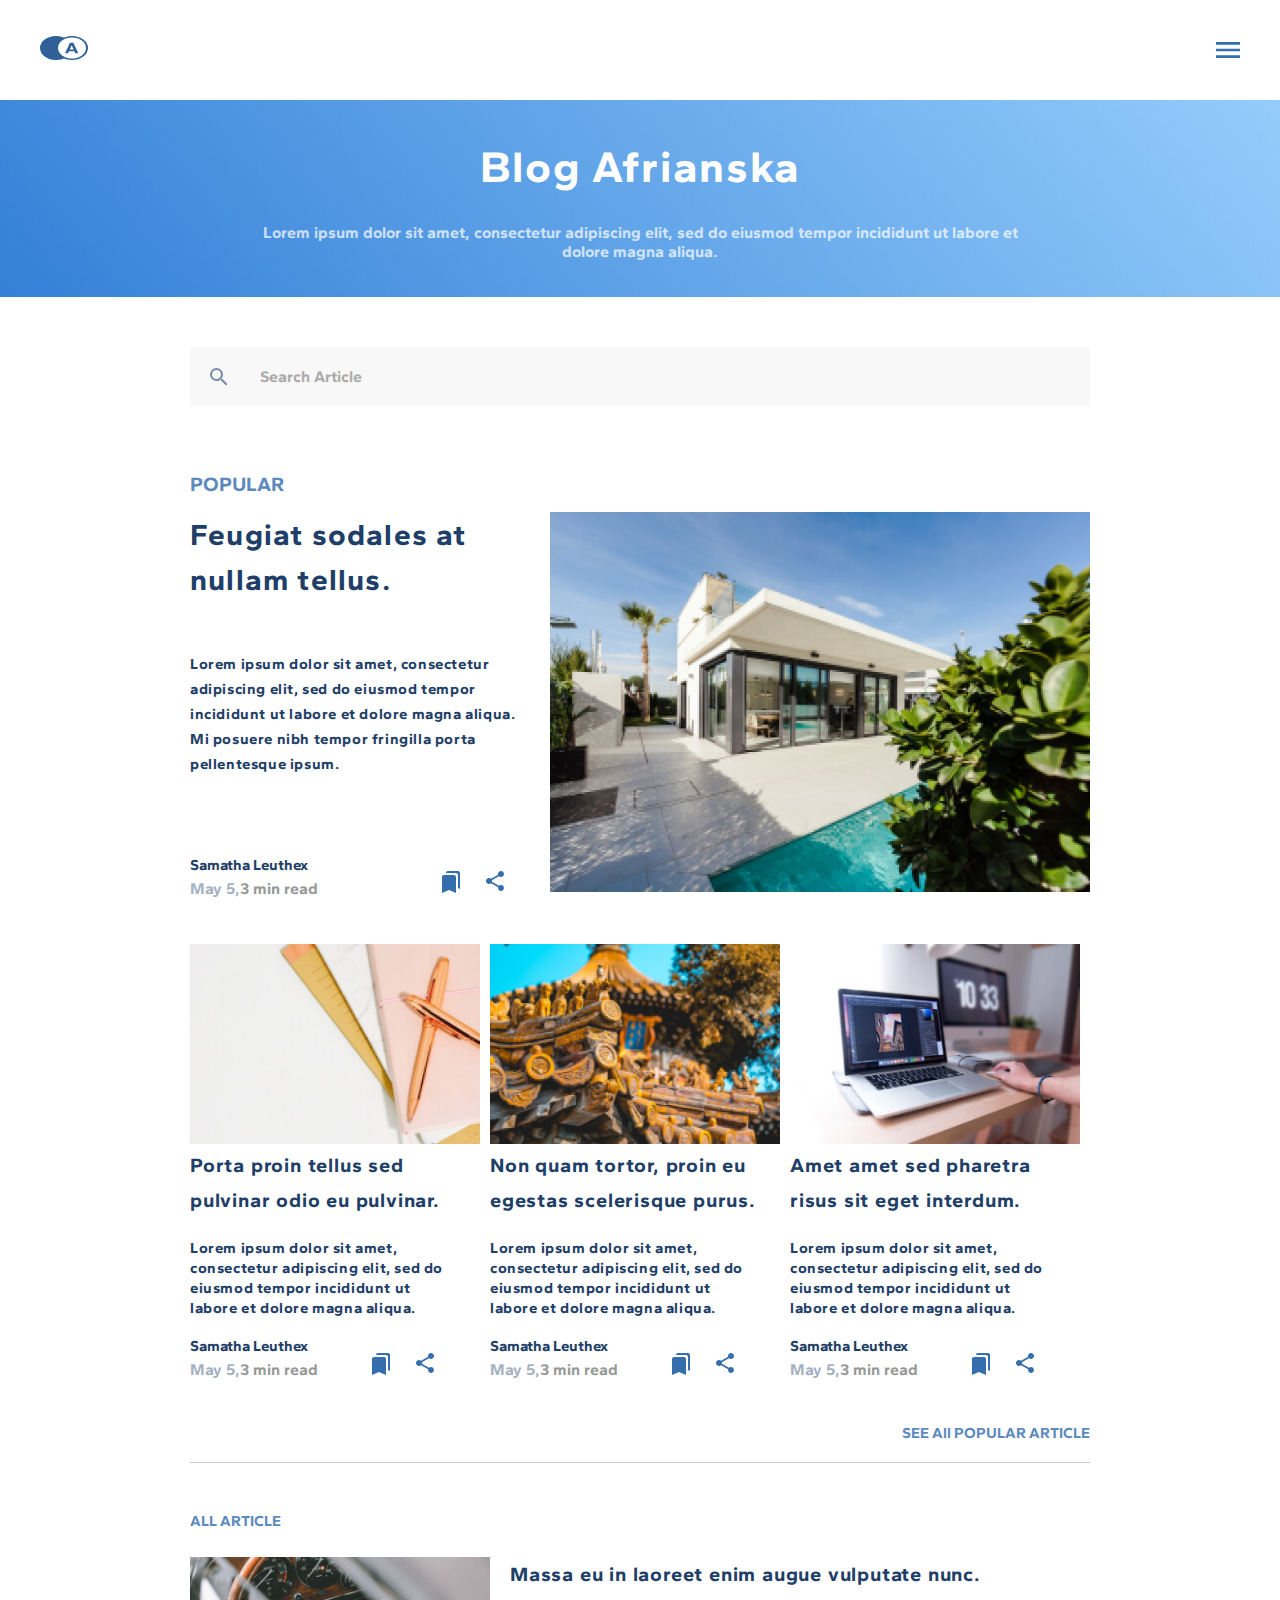
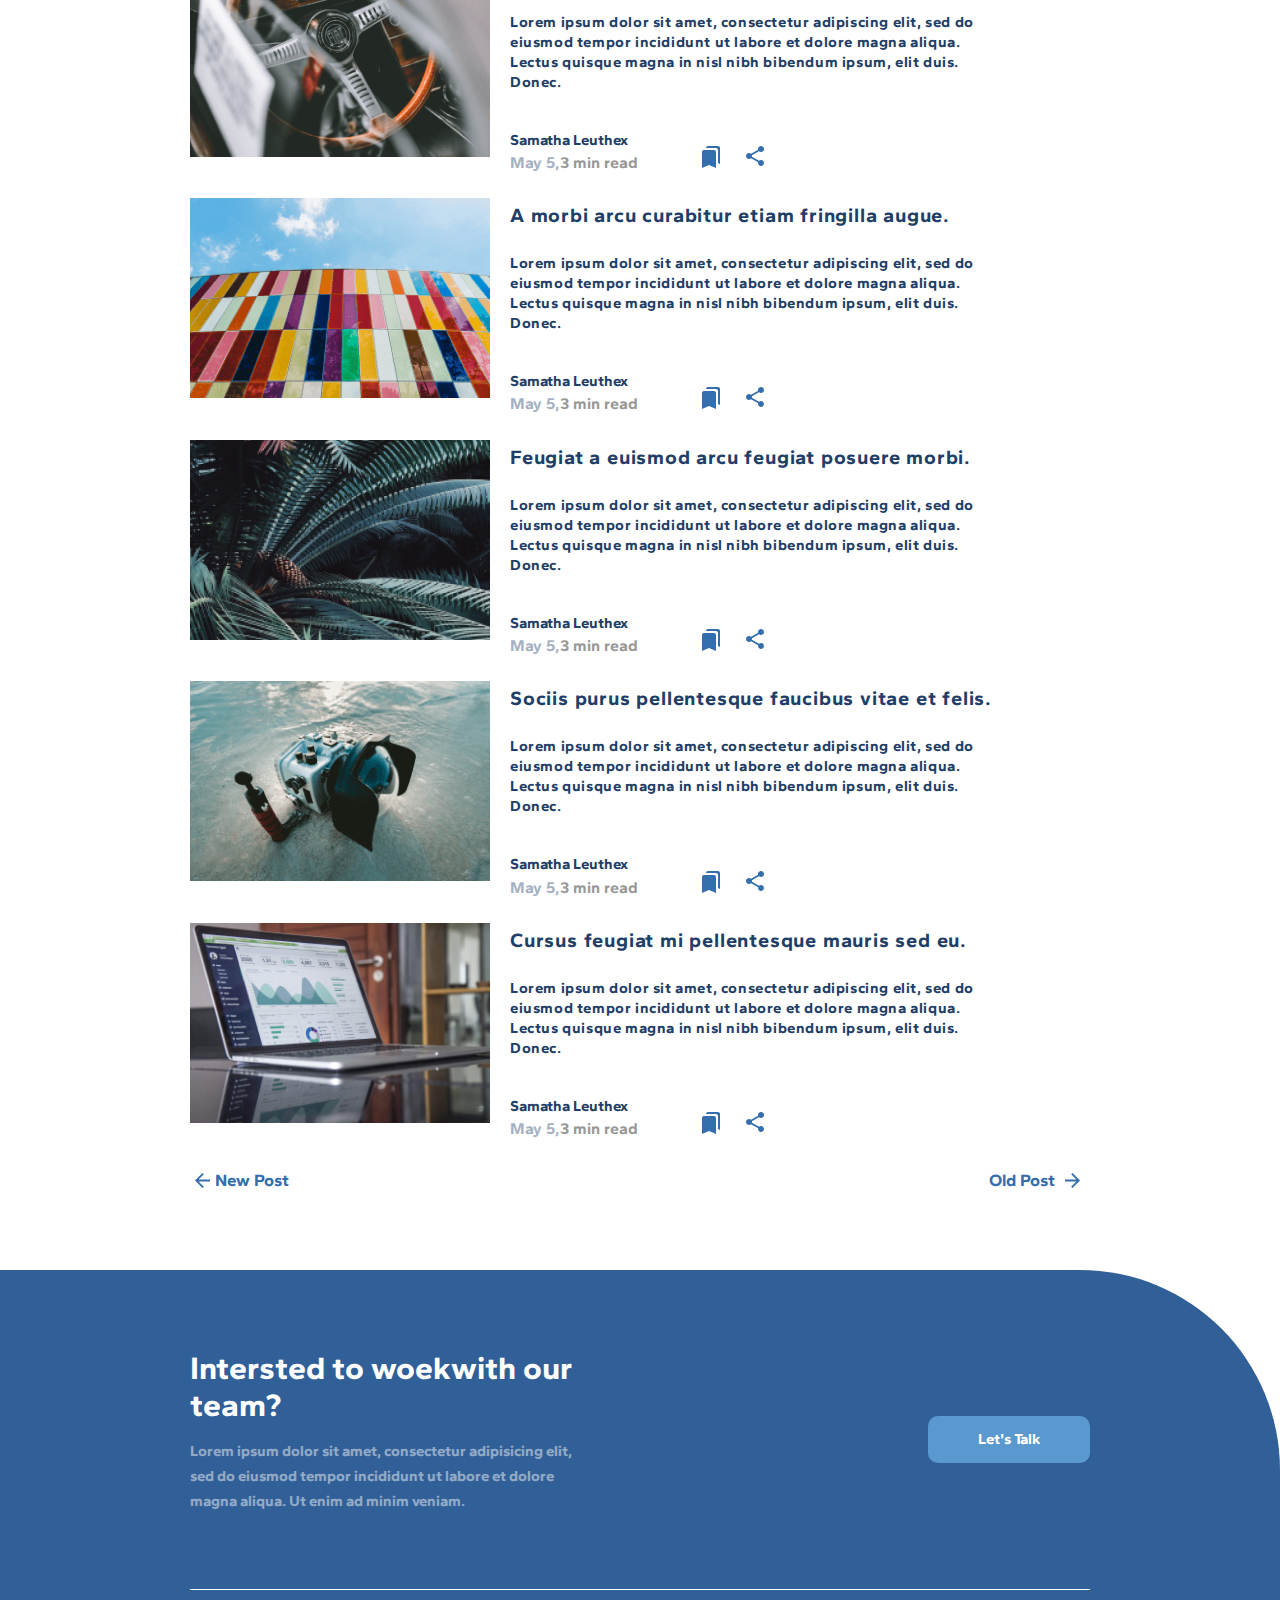
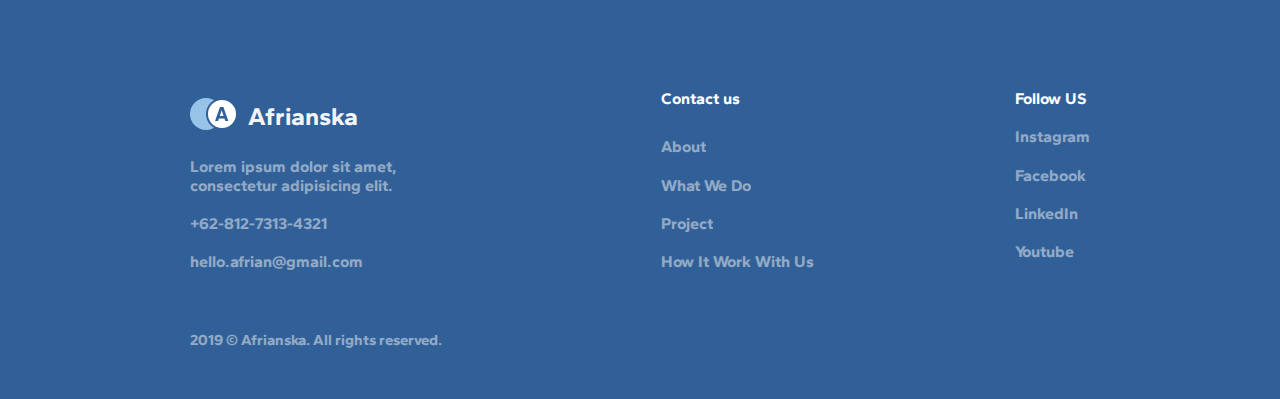
==== index.html @ 94846c40 "Project bigen" ====
<!DOCTYPE html>
<html lang="en">
<head>
    <meta charset="UTF-8">
    <meta http-equiv="X-UA-Compatible" content="IE=edge">
    <meta name="viewport" content="width=device-width, initial-scale=1.0">
    <!-- <link rel="stylesheet" href="./css/normalize.css ">
    <link rel="stylesheet" href="./css/style.css"> -->
    <link rel="stylesheet" href="./css/style.min.css">
    <title>Document</title>
</head>
<body>

    <!-- Project bigen -->

    <!-- Header prt -->
    <header>
        <div class="header-wrapper">
            <a class="header-logo-wrapper" href="index.html" >
                <img class="logo-img" src="./images/logo.svg" alt="Site logo photo" width="48" height="36">
            </a>
            <img class="burger-menyu" src="./images/burger.svg" alt="Burger menyu photo" width="24" height="16">
        </div>
    </header>

    <!-- Hero Part -->

    <section class="hero-section">
        <h1 class="visually-hidden">Afrianska site</h1>
        <div class="hero-wrapper">
            <h2 class="hero-section-header">Blog Afrianska</h2>
            <p class="hero-section-title">Lorem ipsum dolor sit amet, consectetur adipiscing elit, sed do eiusmod tempor incididunt ut labore et dolore magna aliqua. </p>
        </div>
    </section>

    <!-- Main part -->

    <main>
        <section class="popular">
            <div class="container">
                <form class="input-box" action="https://echo.htmlacademy.ru/courses" method="post" autocomplete="off">
                    <input class="search-inp" type="text" aria-label="Search article" name="search_data" placeholder="Search Article" required>
                </form>
                <div class="popular-section-wrapper">
                    <h2 class="popular-section-heading">POPULAR</h2>
                    <div class="popular-section-midle">
                        <div class="popular-section-middle-left">
                            <h3 class="popular-section-middle-heading">Feugiat sodales at nullam tellus.</h3>
                            <p class="popular-section-middle-title">Lorem ipsum dolor sit amet, consectetur adipiscing elit, sed do eiusmod tempor incididunt ut labore et dolore magna aliqua. Mi posuere nibh tempor fringilla porta pellentesque ipsum.</p>
                            <div class="icons-box">
                                <div class="popular-middle-bottom">
                                    <h4 class="popular-middle-bottom-heading">Samatha Leuthex</h4>
                                    <div class="time-box">
                                        <time class="data-time" datetime="2022-05-03">May 5,</time>
                                        <p class="read-text">3 min read</p>
                                    </div>
                                </div>
                                <div class="icons-wrapper">
                                    <a href="#" class="icon-link"></a>
                                    <a href="" class="share-link"></a>
                                </div>
                            </div>
                        </div>
                        <img class="popular-section-img" src="./images/office.jpg" srcset="./images/office.jpg 1x , ./images/office@2x.jpg 2x" alt="Willa photo" width="540" height="380">
                    </div>
                </div>

                <ul class="popular-section-list">
                    <li class="popular-section-item">
                        <img src="./images/pen.jpg" srcset="./images/pen.jpg 1x , ./images/pen@2x.jpg 2x" alt="pen photo" class="popular-item-img" width="290" height="200">
                        <div class="popular-section-middle-left">
                            <h3 class="popular-section-middle-heading popular-heading-item">Porta proin tellus sed pulvinar odio eu pulvinar.</h3>
                            <p class="popular-section-middle-title popular-section-item-text">Lorem ipsum dolor sit amet, consectetur adipiscing elit, sed do eiusmod tempor incididunt ut labore et dolore magna aliqua. </p>
                            <div class="icons-box icons-box-item">
                                <div class="popular-middle-bottom">
                                    <h4 class="popular-middle-bottom-heading">Samatha Leuthex</h4>
                                    <div class="time-box">
                                        <time class="data-time" datetime="2022-05-03">May 5,</time>
                                        <p class="read-text">3 min read</p>
                                    </div>
                                </div>
                                <div class="icons-wrapper">
                                    <a href="#" class="icon-link"></a>
                                    <a href="" class="share-link"></a>
                                </div>
                            </div>
                        </div>
                    </li>
                    <li class="popular-section-item">
                        <img src="./images/fruits.jpg" srcset="./images/fruits.jpg 1x , ./images/fruits@2x.jpg 2x" alt="fruits photo" class="popular-item-img" width="290" height="200">
                        <div class="popular-section-middle-left">
                            <h3 class="popular-section-middle-heading  popular-heading-item">Non quam tortor, proin eu egestas scelerisque purus.</h3>
                            <p class="popular-section-middle-title popular-section-item-text">Lorem ipsum dolor sit amet, consectetur adipiscing elit, sed do eiusmod tempor incididunt ut labore et dolore magna aliqua. </p>
                            <div class="icons-box icons-box-item">
                                <div class="popular-middle-bottom">
                                    <h4 class="popular-middle-bottom-heading">Samatha Leuthex</h4>
                                    <div class="time-box">
                                        <time class="data-time" datetime="2022-05-03">May 5,</time>
                                        <p class="read-text">3 min read</p>
                                    </div>
                                </div>
                                <div class="icons-wrapper">
                                    <a href="#" class="icon-link"></a>
                                    <a href="" class="share-link"></a>
                                </div>
                            </div>
                        </div>
                    </li>
                    <li class="popular-section-item">
                        <img src="./images/computer.jpg" srcset="./images/computer.jpg 1x , ./images/computer@2x.jpg 2x" alt="komputer" class="popular-icon-img" width="290" height="200">
                        <div class="popular-section-middle-left">
                            <h3 class="popular-section-middle-heading popular-heading-item">Amet amet sed pharetra risus sit eget interdum.</h3>
                            <p class="popular-section-middle-title popular-section-item-text">Lorem ipsum dolor sit amet, consectetur adipiscing elit, sed do eiusmod tempor incididunt ut labore et dolore magna aliqua. </p>
                            <div class="icons-box icons-box-item">
                                <div class="popular-middle-bottom">
                                    <h4 class="popular-middle-bottom-heading">Samatha Leuthex</h4>
                                    <div class="time-box">
                                        <time class="data-time" datetime="2022-05-03">May 5,</time>
                                        <p class="read-text">3 min read</p>
                                    </div>
                                </div>
                                <div class="icons-wrapper">
                                    <a href="#" class="icon-link"></a>
                                    <a href="" class="share-link"></a>
                                </div>
                            </div>
                        </div>
                    </li>
                </ul>
                <div class="article-link-box">
                    <a class="popular-section-link" href="#" >SEE All POPULAR ARTICLE</a>
                </div>
            </div>
        </section>

        <!-- All articles part -->

        <section class="all-articles">
            <div class="container">
                <h2 class="all-articles-head popular-section-link">ALL ARTICLE</h2>
                <ul class="all-articles-list">
                    <li class="all-articles-item">
                        <img class="all-articles-img" src="./images/car.jpg" srcset="./images/car.jpg 1x , ./images/car@2x.jpg 2x" alt="car photo" width="300" height="200">
                        <div class="popular-section-middle-left articles-item-right">
                            <h3 class="popular-section-middle-heading popular-heading-item">Massa eu in laoreet enim augue vulputate nunc.</h3>
                            <p class="popular-section-middle-title popular-section-item-text">Lorem ipsum dolor sit amet, consectetur adipiscing elit, sed do eiusmod tempor incididunt ut labore et dolore magna aliqua. Lectus quisque magna in nisl nibh bibendum ipsum, elit duis. Donec.</p>
                            <div class="icons-box icons-box-item all-articles-date">
                                <div class="popular-middle-bottom">
                                    <h4 class="popular-middle-bottom-heading">Samatha Leuthex</h4>
                                    <div class="time-box">
                                        <time class="data-time" datetime="2022-05-03">May 5,</time>
                                        <p class="read-text">3 min read</p>
                                    </div>
                                </div>
                                <div class="icons-wrapper">
                                    <a href="#" class="icon-link"></a>
                                    <a href="" class="share-link"></a>
                                </div>
                            </div>
                        </div>
                    </li>
                    <li class="all-articles-item">
                        <img class="all-articles-img" src="./images/colors.jpg" srcset="./images/colors.jpg 1x , ./images/colors@2x.jpg 2x" alt="car photo" width="300" height="200">
                        <div class="popular-section-middle-left articles-item-right">
                            <h3 class="popular-section-middle-heading popular-heading-item">A morbi arcu curabitur etiam fringilla augue.</h3>
                            <p class="popular-section-middle-title popular-section-item-text">Lorem ipsum dolor sit amet, consectetur adipiscing elit, sed do eiusmod tempor incididunt ut labore et dolore magna aliqua. Lectus quisque magna in nisl nibh bibendum ipsum, elit duis. Donec.</p>
                            <div class="icons-box icons-box-item all-articles-date">
                                <div class="popular-middle-bottom">
                                    <h4 class="popular-middle-bottom-heading">Samatha Leuthex</h4>
                                    <div class="time-box">
                                        <time class="data-time" datetime="2022-05-03">May 5,</time>
                                        <p class="read-text">3 min read</p>
                                    </div>
                                </div>
                                <div class="icons-wrapper">
                                    <a href="#" class="icon-link"></a>
                                    <a href="" class="share-link"></a>
                                </div>
                            </div>
                        </div>
                    </li>
                    <li class="all-articles-item">
                        <img class="all-articles-img" src="./images/list.jpg" srcset="./images/list.jpg 1x , ./images/list@2x.jpg 2x" alt="lists photo" width="300" height="200">
                        <div class="popular-section-middle-left articles-item-right">
                            <h3 class="popular-section-middle-heading popular-heading-item">Feugiat a euismod arcu feugiat posuere morbi.</h3>
                            <p class="popular-section-middle-title popular-section-item-text">Lorem ipsum dolor sit amet, consectetur adipiscing elit, sed do eiusmod tempor incididunt ut labore et dolore magna aliqua. Lectus quisque magna in nisl nibh bibendum ipsum, elit duis. Donec.</p>
                            <div class="icons-box icons-box-item all-articles-date">
                                <div class="popular-middle-bottom">
                                    <h4 class="popular-middle-bottom-heading">Samatha Leuthex</h4>
                                    <div class="time-box">
                                        <time class="data-time" datetime="2022-05-03">May 5,</time>
                                        <p class="read-text">3 min read</p>
                                    </div>
                                </div>
                                <div class="icons-wrapper">
                                    <a href="#" class="icon-link"></a>
                                    <a href="" class="share-link"></a>
                                </div>
                            </div>
                        </div>
                    </li>
                    <li class="all-articles-item">
                        <img class="all-articles-img" src="./images/acvalan.jpg" srcset="./images/acvalan.jpg 1x , ./images/acvalan@2x.jpg 2x" alt="man in see" width="300" height="200">
                        <div class="popular-section-middle-left articles-item-right">
                            <h3 class="popular-section-middle-heading popular-heading-item">Sociis purus pellentesque faucibus vitae et felis.</h3>
                            <p class="popular-section-middle-title popular-section-item-text">Lorem ipsum dolor sit amet, consectetur adipiscing elit, sed do eiusmod tempor incididunt ut labore et dolore magna aliqua. Lectus quisque magna in nisl nibh bibendum ipsum, elit duis. Donec.</p>
                            <div class="icons-box icons-box-item all-articles-date">
                                <div class="popular-middle-bottom">
                                    <h4 class="popular-middle-bottom-heading">Samatha Leuthex</h4>
                                    <div class="time-box">
                                        <time class="data-time" datetime="2022-05-03">May 5,</time>
                                        <p class="read-text">3 min read</p>
                                    </div>
                                </div>
                                <div class="icons-wrapper">
                                    <a href="#" class="icon-link"></a>
                                    <a href="" class="share-link"></a>
                                </div>
                            </div>
                        </div>
                    </li>
                    <li class="all-articles-item">
                        <img class="all-articles-img" src="./images/ipad.jpg" srcset="./images/ipad.jpg 1x , ./images/ipad@2x.jpg" alt="Ipad photo" width="300" height="200">
                        <div class="popular-section-middle-left articles-item-right">
                            <h3 class="popular-section-middle-heading popular-heading-item">Cursus feugiat mi pellentesque mauris sed eu.</h3>
                            <p class="popular-section-middle-title popular-section-item-text">Lorem ipsum dolor sit amet, consectetur adipiscing elit, sed do eiusmod tempor incididunt ut labore et dolore magna aliqua. Lectus quisque magna in nisl nibh bibendum ipsum, elit duis. Donec.</p>
                            <div class="icons-box icons-box-item all-articles-date">
                                <div class="popular-middle-bottom">
                                    <h4 class="popular-middle-bottom-heading">Samatha Leuthex</h4>
                                    <div class="time-box">
                                        <time class="data-time" datetime="2022-05-03">May 5,</time>
                                        <p class="read-text">3 min read</p>
                                    </div>
                                </div>
                                <div class="icons-wrapper">
                                    <a href="#" class="icon-link"></a>
                                    <a href="" class="share-link"></a>
                                </div>
                            </div>
                        </div>
                    </li>
                </ul>
                <div class="errov-box">
                    <span class="arrov-left">New Post</span>
                    <span class="arrov-right">Old Post</span>
                </div>
            </div>
        </section>

        <!-- footer part -->

        <footer>
            <div class="container">
                <div class="footer-top">
                    <div class="footer-top-left">
                        <strong class="footer-text">Intersted to woekwith our team?</strong>
                        <p class="footer-title">Lorem ipsum dolor sit amet, consectetur adipisicing elit, sed do eiusmod tempor incididunt ut labore et dolore magna aliqua. Ut enim ad minim veniam.</p>
                    </div>
                    <a class="lets-talk" href="#">Let's Talk</a>
                </div>
                <div class="footer-bottom">
                    <div class="footer-bottom-left">
                        <div class="footer-logo-wrapper">
                            <a class="footer-logo-link" href="index.html">
                                <img class="footer-logo-img" src="./images/logo-footer.svg" alt="Footer-logo">
                            </a>
                            <strong class="footer-bottom-text">Afrianska</strong>
                        </div>
                        <ul class="footer-list-start">
                            <li class="footer-start-item">
                                <a href="#" class="footer-start-link">Lorem ipsum dolor sit amet, consectetur adipisicing elit.</a>
                            </li>
                            <li class="footer-start-item">
                                <a href="tel: +6281273134321" class="footer-start-link">+62-812-7313-4321</a>
                            </li>
                            <li class="footer-start-item">
                                <a href="#" class="footer-start-link">hello.afrian@gmail.com</a>
                            </li>
                        </ul>
                    </div>
                    <div class="footer-middle-box">
                        <a class="about-us" href="about.html">Contact  us</a>
                        <ul class="footer-list-middle">
                            <li class="footer-middle-item">
                                <a href="@" class="footer-list-link">About</a>
                            </li>
                            <li class="footer-middle-item">
                                <a href="@" class="footer-list-link">What We Do</a>
                            </li>
                            <li class="footer-middle-item">
                                <a href="@" class="footer-list-link">Project</a>
                            </li>
                            <li class="footer-middle-item">
                                <a href="@" class="footer-list-link">How It Work With Us</a>
                            </li>
                        </ul>
                    </div>
                    <div class="footer-end-box">
                        <strong class="follow-us">Follow US</strong>
                        <ul class="footer-end-list">
                            <li class="footer-end-item">
                                <a href="#" class="footer-list-link">Instagram</a>
                            </li>
                            <li class="footer-end-item">
                                <a href="#" class="footer-list-link">Facebook</a>
                            </li>
                            <li class="footer-end-item">
                                <a href="#" class="footer-list-link">LinkedIn</a>
                            </li>
                            <li class="footer-end-item">
                                <a href="#" class="footer-list-link">Youtube</a>
                            </li>
                        </ul>
                    </div>
                </div>
                <a href="#" class="footer-bottom-latest-link">2019 © Afrianska. All rights reserved.</a>
            </div>
        </footer>
    </main>
</body>
</html>
---- css/style.css ----
/*
* Prefixed by https://autoprefixer.github.io
* PostCSS: v8.4.14,
* Autoprefixer: v10.4.7
* Browsers: last 4 version
*/

*{
    -webkit-box-sizing: border-box;
            box-sizing: border-box;
    list-style-type: none;
    text-decoration: none;
}
body{
    margin: 0;
    font-family: "Gantari";
}


@font-face {
    font-family: "Poppins";
    font-weight: 400;
    src:
         url("../fonts/poppins-v20-latin-regular.woff2") format("woff2"), 
         url("../fonts/poppins-v20-latin-regular.woff") format("woff"); 
  }
  @font-face {
    font-family: "Poppins";
    font-weight: 500;
    src:
         url("../fonts/poppins-v20-latin-500.woff2") format("woff2"),
         url("../fonts/poppins-v20-latin-500.woff") format("woff");
  }
  @font-face {
    font-family: "Poppins";
    font-weight: 700;
    src:
         url("../fonts/poppins-v20-latin-700.woff2") format("woff2"), 
         url("../fonts/poppins-v20-latin-700.woff") format("woff"); 
  }
@font-face {
    font-family: "Gantari";
    font-weight: 700;
    src:
         url("../fonts/gantari-v1-latin-700.woff2") format("woff2"), 
         url("../fonts/gantari-v1-latin-700.woff") format("woff");
  }

:root{
    --project-heading-weight: 700;
    --project-title-weight: 400;
    --project-container-width: 900px;
    --project-heading-line-height: 45px;
    --project-title-line-height: 25px;
}

.visually-hidden {
    clip: rect(0 0 0 0);
    -webkit-clip-path: inset(50%);
            clip-path: inset(50%);
    height: 1px;
    overflow: hidden;
    position: absolute;
    white-space: nowrap;
    width: 1px;
  }


  /* Project bigen */

  /* header part  */
.header-wrapper {
    display: -webkit-box;
    display: -ms-flexbox;
    display: flex;
    padding-top: 30px;
    padding-bottom: 30px;
    -webkit-box-pack: justify;
        -ms-flex-pack: justify;
            justify-content: space-between;
    -webkit-box-align: center;
        -ms-flex-align: center;
            align-items: center;
    width: 1200px;
    margin-right: auto;
    margin-left: auto;
}

.logo-img {
    width: 48px;
    height: 36px;
}
.burger-menyu {
    width: 24px;
    height: 16px;
}

/* Hero section */

.hero-section {
    background-image: url("../images/bg.jpg");
    background-repeat: no-repeat;
    background-size: cover;
    background-position: center;
}
.hero-wrapper {
    padding-top: 30px;
    padding-bottom: 20px;
    width: 800px;
    margin-right: auto;
    margin-left: auto;
}
.hero-section-header {
    margin-top: 0;
    margin-bottom: 20px;
    font-size: 44px;
    line-height: 74px;
    text-align: center;
    letter-spacing: 0.04em;
    color: #FFFFFF;
}
.hero-section-title {
    text-align: center;
    color: #FFFFFF;
    opacity: 0.7;
}


/* Main part  */

.popular {
    margin-bottom: 50px;
}
.container {
    width: var(--project-container-width);
    margin-right: auto;
    margin-left: auto;
}
.input-box {
    padding-top: 50px;
    padding-bottom: 50px;
}
.search-inp {
    width: var(--project-container-width);
    padding-top: 20px;
    padding-bottom: 20px;
    padding-left: 70px;
    font-size: 16px;
    line-height: 19px;
    background-color: #F4F4F4;
    background-image: url("../images/search.svg");
    background-repeat: no-repeat;
    background-position: left 20px center;
    color: #1F3F68;
    border: none;
    opacity: 0.6;
}

.popular-section-heading {
    font-size: 20px;
    color: #356EAD;
    opacity: 0.8;
}
.popular-section-midle {
    display: -webkit-box;
    display: -ms-flexbox;
    display: flex;
}
.popular-section-middle-left {
    padding-right: 20px;
}
.popular-section-middle-heading {
    margin-top: 0;
    font-size: 30px;
    font-weight: var(--project-heading-weight);
    letter-spacing: 0.04em;
    line-height: var(--project-heading-line-height);
    color: #1F3F68;
}
.popular-section-middle-title {
    margin-top: 50px;
    font-size: 15px;
    line-height: var(--project-title-line-height);
    letter-spacing: 0.04em;
    color: #1F3F68;
}

.popular-middle-bottom-heading {
    margin: 0;
    font-size: 15px;
    font-weight: var(--project-title-line-height);
    color: #1F3F68;
}
.time-box {
    display: -webkit-box;
    display: -ms-flexbox;
    display: flex;
}
.data-time {
    margin-top: 5px;
    color: #1F3F68;
    opacity: 0.4;
}
.read-text {
    margin-top: 5px;
    opacity: 0.4;
}
.icons-wrapper {
    display: -webkit-box;
    display: -ms-flexbox;
    display: flex;
}
.icon-link::before{ 
    content: "";
    display: inline-block;
    width: 24px;
    height: 24px;
    background-image: url("../images/Vector.svg");
    background-repeat: no-repeat;
    background-position: calc();
}

.share-link::before{ 
    content: "";
    display: inline-block;
    width: 24px;
    height: 24px;
    background-image: url("../images/share.svg");
    background-repeat: no-repeat;
    background-position: calc();
}
.icons-box{
    display: -webkit-box;
    display: -ms-flexbox;
    display: flex;
    -webkit-box-pack: justify;
        -ms-flex-pack: justify;
            justify-content: space-between;
    -webkit-box-align: center;
        -ms-flex-align: center;
            align-items: center;
    margin-top: 80px;
}
.share-link {
    margin-left: 20px;
    margin-right: 20px;
}
.popular-section-list{
    display: -webkit-box;
    display: -ms-flexbox;
    display: flex;
    -ms-flex-wrap: wrap;
        flex-wrap: wrap;
    margin: 30px 0 30px 0;
    padding: 0;
}
.popular-section-item {
    width: 290px;
    margin-right: 10px;
}
.icons-box-item{
    margin-top: 20px;
}
.popular-heading-item{
    font-size: 20px;
}
.popular-heading-item{
    line-height: 35px;
}
.popular-section-item-text{
    margin-top: 10px;
    line-height: 20px;
}

.article-link-box {
    width: var(--project-container-width);
    display: -webkit-box;
    display: -ms-flexbox;
    display: flex;
    -webkit-box-pack: end;
        -ms-flex-pack: end;
            justify-content: flex-end;
    padding-bottom: 20px;
    border-bottom: 1px solid #00000033;
}
.popular-section-link {
    font-size: 15px;
    color: #356EAD;
    opacity: 0.8;
}

/* All articles  */

.all-articles {
    margin-bottom: 50px;
}
.all-articles-list {
    padding: 0;
}
.all-articles-item {
    width: 840px;
    padding-top: 10px;
    display: -webkit-box;
    display: -ms-flexbox;
    display: flex;
}
.all-articles-date{
    width: 280px;
    margin-top: 40px;
}
.articles-item-right{
    margin-left: 20px;
}

.errov-box {
    display: -webkit-box;
    display: -ms-flexbox;
    display: flex;
    -webkit-box-pack: justify;
        -ms-flex-pack: justify;
            justify-content: space-between;
    margin-bottom: 80px;
}

.arrov-left {
    display: -webkit-box;
    display: -ms-flexbox;
    display: flex;
    -webkit-box-align: center;
        -ms-flex-align: center;
            align-items: center;
    font-size: 17px;
    color: #356EAD;
}
.arrov-left::before{
    display: inline-block;
    content: "";
    width: 15px;
    height: 15px;
    padding-right: 10px;
    background: url('../images/arrow.svg') no-repeat center;
    background-size: contain;
}
.arrov-right {
    display: -webkit-box;
    display: -ms-flexbox;
    display: flex;
    -webkit-box-align: center;
        -ms-flex-align: center;
            align-items: center;
    font-size: 17px;
    color: #356EAD;
}
.arrov-right::after {
    display: inline-block;
    content: "";
    width: 15px;
    height: 15px;
    padding-left: 10px;
    padding-right: 10px;
    background: url('../images/arrow-left.svg') no-repeat center;
    background-size: contain;
}


/* About us page  */

.form-section {
    padding-top: 100px;
    padding-bottom: 100px;
}

.form-section-wrapper {
    display: -webkit-box;
    display: -ms-flexbox;
    display: flex;
    -webkit-box-pack: justify;
        -ms-flex-pack: justify;
            justify-content: space-between;
}
.form-section-left {
    width: 250px;
}
.link-box{
    display: -webkit-box;
    display: -ms-flexbox;
    display: flex;
    -webkit-box-orient: vertical;
    -webkit-box-direction: normal;
        -ms-flex-direction: column;
            flex-direction: column;
}

.form-heading {
    font-size: 20px;
    font-weight: var(--project-heading-weight);
}
.form-title {
    font-size: 15px;
    color: #5A98D0;
    line-height: 20px;
}

.form-box {
    width: 350px;
    padding: 35px 25px;
    -webkit-box-shadow: 5px 10px 50px rgba(16, 112, 177, 0.2);
            box-shadow: 5px 10px 50px rgba(16, 112, 177, 0.2);
    border-radius: 10px;
}
.form-inp {
    width: 300px;
    margin-top: 10px;
    margin-bottom: 20px;
    padding: 10px;
    border: 1px solid #356EAD;
}
.btn-submit {
    width: 300px;
    padding: 15px;
    background-color: #5A98D0;
    border: none;
    -webkit-box-shadow: 5px 20px 50px rgba(16, 112, 177, 0.2);
            box-shadow: 5px 20px 50px rgba(16, 112, 177, 0.2);
    border-radius: 10px;
}


/* Footer  */

footer{
    background-color: #316099;
    border-radius: 0px 200px 0px 0px;
}
.footer-top {
    display: -webkit-box;
    display: -ms-flexbox;
    display: flex;
    -webkit-box-pack: justify;
        -ms-flex-pack: justify;
            justify-content: space-between;
    -webkit-box-align: center;
        -ms-flex-align: center;
            align-items: center;
    padding-top: 80px;
    padding-bottom: 60px;
    border-bottom: 1px solid #FFFFFF;
}
.footer-top-left {
    width: 400px;
}
.footer-text {
    font-weight: 700;
    font-size: 32px;
    color: #FFFFFF;
}
.footer-title {
    font-size: 15px;
    line-height: 25px;
    opacity: 0.5;
    color: #F4F4F4;
}
.lets-talk {
    display: inline-block;
    padding: 15px 50px;
    font-size: 15px;
    background-color: #5A98D0;
    color: #FFFFFF;
    border-radius: 10px;
}
.footer-bottom {
    display: -webkit-box;
    display: -ms-flexbox;
    display: flex;
    -webkit-box-pack: justify;
        -ms-flex-pack: justify;
            justify-content: space-between;
    padding-top: 100px;
}
.footer-bottom-left {
    width: 270px;
}
.footer-logo-wrapper {
    display: -webkit-box;
    display: -ms-flexbox;
    display: flex;
    -webkit-box-align: center;
        -ms-flex-align: center;
            align-items: center;
}

.footer-bottom-text {
    font-size: 25px;
    margin-left: 10px;
    color: #F4F4F4;
}
.footer-start-item {
    margin-bottom: 20px;
}
.footer-start-link {
    font-weight: var(--project-title-weight);
    color: #F4F4F4;
    opacity: 0.5;
}
.footer-list-start{
    padding-left: 0;
}
.about-us {
    color: #FFFFFF;
}
.footer-list-middle {
    padding-left: 0;
    margin-top: 30px;
}
.footer-middle-item {
    margin-bottom: 20px;
}
.footer-list-link {
    font-weight: var(--project-title-weight);
    color: #F4F4F4;
    opacity: 0.5;
}

.follow-us {
    padding-bottom: 20px;
    color: #FFFFFF;
}
.footer-end-list {
    padding-left: 0;
}
.footer-end-item {
    margin-top: 20px;
    margin-bottom: 20px;
}
.footer-bottom-latest-link{
    display: inline-block;
    margin-top: 40px;
    margin-bottom: 50px;
    font-size: 15px;
    color: #F4F4F4;
    opacity: 0.5;
}
---- css/style.min.css ----
/*! normalize.css v8.0.1 | MIT License | github.com/necolas/normalize.css */button,hr,input{overflow:visible}progress,sub,sup{vertical-align:baseline}[type=checkbox],[type=radio],legend{box-sizing:border-box;padding:0}html{line-height:1.15;-webkit-text-size-adjust:100%}body{margin:0}details,main{display:block}h1{font-size:2em;margin:.67em 0}hr{box-sizing:content-box;height:0}code,kbd,pre,samp{font-family:monospace,monospace;font-size:1em}a{background-color:transparent}abbr[title]{border-bottom:none;text-decoration:underline;text-decoration:underline dotted}b,strong{font-weight:bolder}small{font-size:80%}sub,sup{font-size:75%;line-height:0;position:relative}sub{bottom:-.25em}sup{top:-.5em}img{border-style:none}button,input,optgroup,select,textarea{font-family:inherit;font-size:100%;line-height:1.15;margin:0}button,select{text-transform:none}[type=button],[type=reset],[type=submit],button{-webkit-appearance:button}[type=button]::-moz-focus-inner,[type=reset]::-moz-focus-inner,[type=submit]::-moz-focus-inner,button::-moz-focus-inner{border-style:none;padding:0}[type=button]:-moz-focusring,[type=reset]:-moz-focusring,[type=submit]:-moz-focusring,button:-moz-focusring{outline:ButtonText dotted 1px}fieldset{padding:.35em .75em .625em}legend{color:inherit;display:table;max-width:100%;white-space:normal}textarea{overflow:auto}[type=number]::-webkit-inner-spin-button,[type=number]::-webkit-outer-spin-button{height:auto}[type=search]{-webkit-appearance:textfield;outline-offset:-2px}[type=search]::-webkit-search-decoration{-webkit-appearance:none}::-webkit-file-upload-button{-webkit-appearance:button;font:inherit}summary{display:list-item}[hidden],template{display:none}
.container,.header-wrapper,.hero-wrapper{margin-right:auto;margin-left:auto}.icon-link::before,.share-link::before{content:"";display:inline-block;height:24px;background-repeat:no-repeat;background-position:calc()}*{-webkit-box-sizing:border-box;box-sizing:border-box;list-style-type:none;text-decoration:none}body{margin:0;font-family:Gantari}@font-face{font-family:Gantari;font-weight:700;src:url("../fonts/gantari-v1-latin-700.woff2") format("woff2"),url("../fonts/gantari-v1-latin-700.woff") format("woff")}:root{--project-heading-weight:700;--project-title-weight:400;--project-container-width:900px;--project-heading-line-height:45px;--project-title-line-height:25px}.visually-hidden{clip:rect(0 0 0 0);-webkit-clip-path:inset(50%);clip-path:inset(50%);height:1px;overflow:hidden;position:absolute;white-space:nowrap;width:1px}.header-wrapper{display:-webkit-box;display:-ms-flexbox;display:flex;padding-top:30px;padding-bottom:30px;-webkit-box-pack:justify;-ms-flex-pack:justify;justify-content:space-between;-webkit-box-align:center;-ms-flex-align:center;align-items:center;width:1200px}.logo-img{width:48px;height:36px}.burger-menyu{width:24px;height:16px}.hero-section{background-image:url("../images/bg.jpg");background-repeat:no-repeat;background-size:cover;background-position:center}.hero-wrapper{padding-top:30px;padding-bottom:20px;width:800px}.container,.search-inp{width:var(--project-container-width)}.hero-section-header{margin-top:0;margin-bottom:20px;font-size:44px;line-height:74px;text-align:center;letter-spacing:.04em;color:#fff}.hero-section-title{text-align:center;color:#fff;opacity:.7}.all-articles,.popular{margin-bottom:50px}.input-box{padding-top:50px;padding-bottom:50px}.search-inp{padding-top:20px;padding-bottom:20px;padding-left:70px;font-size:16px;line-height:19px;background-color:#f4f4f4;background-image:url("../images/search.svg");background-repeat:no-repeat;background-position:left 20px center;color:#1f3f68;border:none;opacity:.6}.btn-submit,.lets-talk{background-color:#5a98d0}.popular-section-heading{font-size:20px;color:#356ead;opacity:.8}.icons-wrapper,.popular-section-midle,.time-box{display:-webkit-box;display:-ms-flexbox;display:flex}.icons-box,.popular-section-list{display:-webkit-box;display:-ms-flexbox}.popular-section-middle-left{padding-right:20px}.popular-section-middle-heading{margin-top:0;font-size:30px;font-weight:var(--project-heading-weight);letter-spacing:.04em;line-height:var(--project-heading-line-height);color:#1f3f68}.popular-section-middle-title{margin-top:50px;font-size:15px;line-height:var(--project-title-line-height);letter-spacing:.04em;color:#1f3f68}.popular-middle-bottom-heading{margin:0;font-size:15px;font-weight:var(--project-title-line-height);color:#1f3f68}.data-time,.read-text{margin-top:5px;opacity:.4}.data-time{color:#1f3f68}.icon-link::before{width:24px;background-image:url("../images/Vector.svg")}.share-link::before{width:24px;background-image:url("../images/share.svg")}.arrov-left::before,.arrov-right::after{display:inline-block;content:"";width:15px;height:15px;padding-right:10px}.icons-box{display:flex;-webkit-box-pack:justify;-ms-flex-pack:justify;justify-content:space-between;-webkit-box-align:center;-ms-flex-align:center;align-items:center;margin-top:80px}.share-link{margin-left:20px;margin-right:20px}.popular-section-list{display:flex;-ms-flex-wrap:wrap;flex-wrap:wrap;margin:30px 0;padding:0}.all-articles-item,.article-link-box{display:-webkit-box;display:-ms-flexbox}.popular-section-item{width:290px;margin-right:10px}.icons-box-item{margin-top:20px}.popular-heading-item{font-size:20px;line-height:35px}.popular-section-item-text{margin-top:10px;line-height:20px}.article-link-box{width:var(--project-container-width);display:flex;-webkit-box-pack:end;-ms-flex-pack:end;justify-content:flex-end;padding-bottom:20px;border-bottom:1px solid #00000033}.popular-section-link{font-size:15px;color:#356ead;opacity:.8}.all-articles-list{padding:0}.all-articles-item{width:840px;padding-top:10px;display:flex}.arrov-left,.arrov-right,.errov-box{display:-webkit-box;display:-ms-flexbox}.all-articles-date{width:280px;margin-top:40px}.articles-item-right{margin-left:20px}.errov-box{display:flex;-webkit-box-pack:justify;-ms-flex-pack:justify;justify-content:space-between;margin-bottom:80px}.footer-end-item,.footer-middle-item,.footer-start-item,.form-inp{margin-bottom:20px}.arrov-left,.arrov-right{display:flex;-webkit-box-align:center;-ms-flex-align:center;align-items:center;font-size:17px;color:#356ead}.form-section-wrapper,.link-box{display:-webkit-box;display:-ms-flexbox}.arrov-left::before{background:url('../images/arrow.svg') center/contain no-repeat}.arrov-right::after{padding-left:10px;background:url('../images/arrow-left.svg') center/contain no-repeat}.form-section{padding-top:100px;padding-bottom:100px}.form-section-wrapper{display:flex;-webkit-box-pack:justify;-ms-flex-pack:justify;justify-content:space-between}.form-section-left{width:250px}.link-box{display:flex;-webkit-box-orient:vertical;-webkit-box-direction:normal;-ms-flex-direction:column;flex-direction:column}.footer-bottom,.footer-top{display:-webkit-box;display:-ms-flexbox}.form-heading{font-size:20px;font-weight:var(--project-heading-weight)}.form-title{font-size:15px;color:#5a98d0;line-height:20px}.form-box{width:350px;padding:35px 25px;-webkit-box-shadow:5px 10px 50px rgba(16,112,177,.2);box-shadow:5px 10px 50px rgba(16,112,177,.2);border-radius:10px}.form-inp{width:300px;margin-top:10px;padding:10px;border:1px solid #356ead}.btn-submit{width:300px;padding:15px;border:none;-webkit-box-shadow:5px 20px 50px rgba(16,112,177,.2);box-shadow:5px 20px 50px rgba(16,112,177,.2);border-radius:10px}footer{background-color:#316099;border-radius:0 200px 0 0}.footer-top{display:flex;-webkit-box-pack:justify;-ms-flex-pack:justify;justify-content:space-between;-webkit-box-align:center;-ms-flex-align:center;align-items:center;padding-top:80px;padding-bottom:60px;border-bottom:1px solid #fff}.footer-top-left{width:400px}.footer-text{font-weight:700;font-size:32px;color:#fff}.footer-title{font-size:15px;line-height:25px;opacity:.5;color:#f4f4f4}.lets-talk{display:inline-block;padding:15px 50px;font-size:15px;color:#fff;border-radius:10px}.footer-bottom{display:flex;-webkit-box-pack:justify;-ms-flex-pack:justify;justify-content:space-between;padding-top:100px}.footer-bottom-left{width:270px}.footer-logo-wrapper{display:-webkit-box;display:-ms-flexbox;display:flex;-webkit-box-align:center;-ms-flex-align:center;align-items:center}.footer-bottom-text{font-size:25px;margin-left:10px;color:#f4f4f4}.footer-list-link,.footer-start-link{font-weight:var(--project-title-weight);color:#f4f4f4;opacity:.5}.about-us,.follow-us{color:#fff}.footer-end-list,.footer-list-start{padding-left:0}.footer-list-middle{padding-left:0;margin-top:30px}.follow-us{padding-bottom:20px}.footer-end-item{margin-top:20px}.footer-bottom-latest-link{display:inline-block;margin-top:40px;margin-bottom:50px;font-size:15px;color:#f4f4f4;opacity:.5}
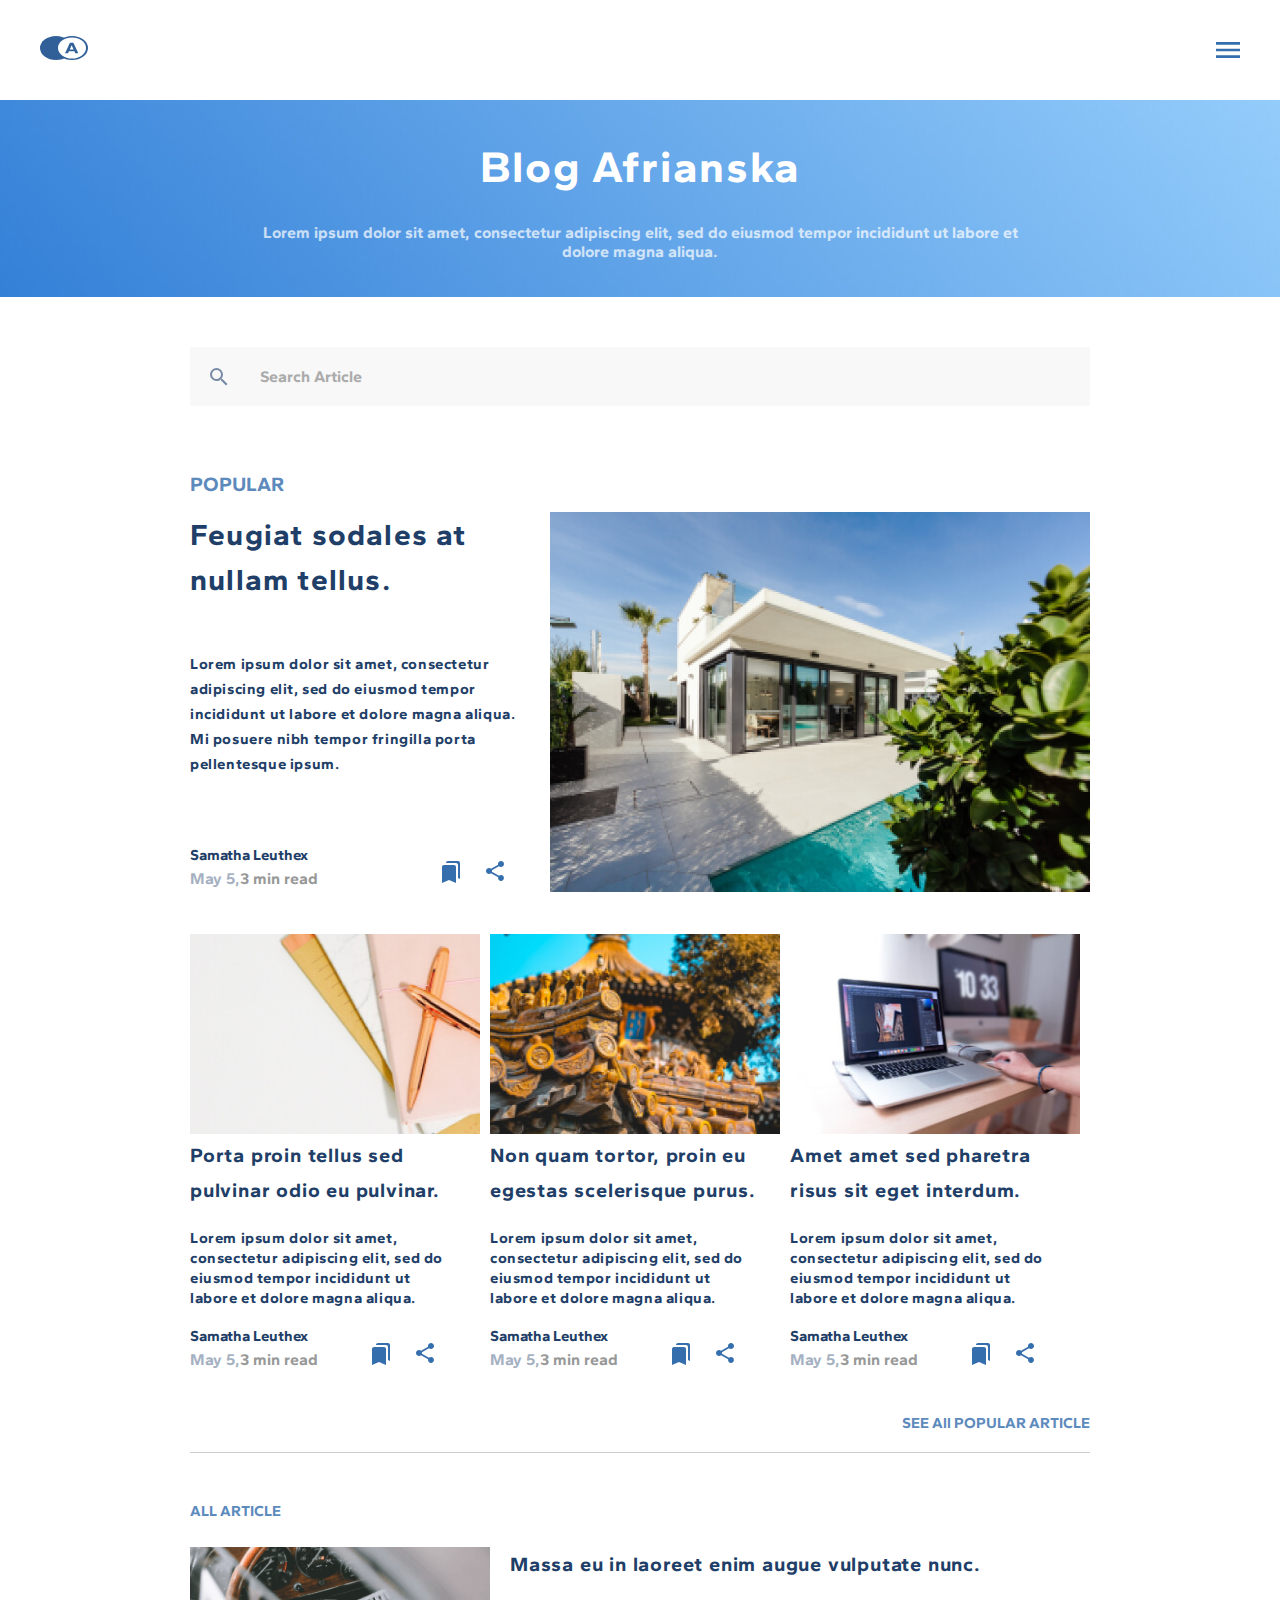
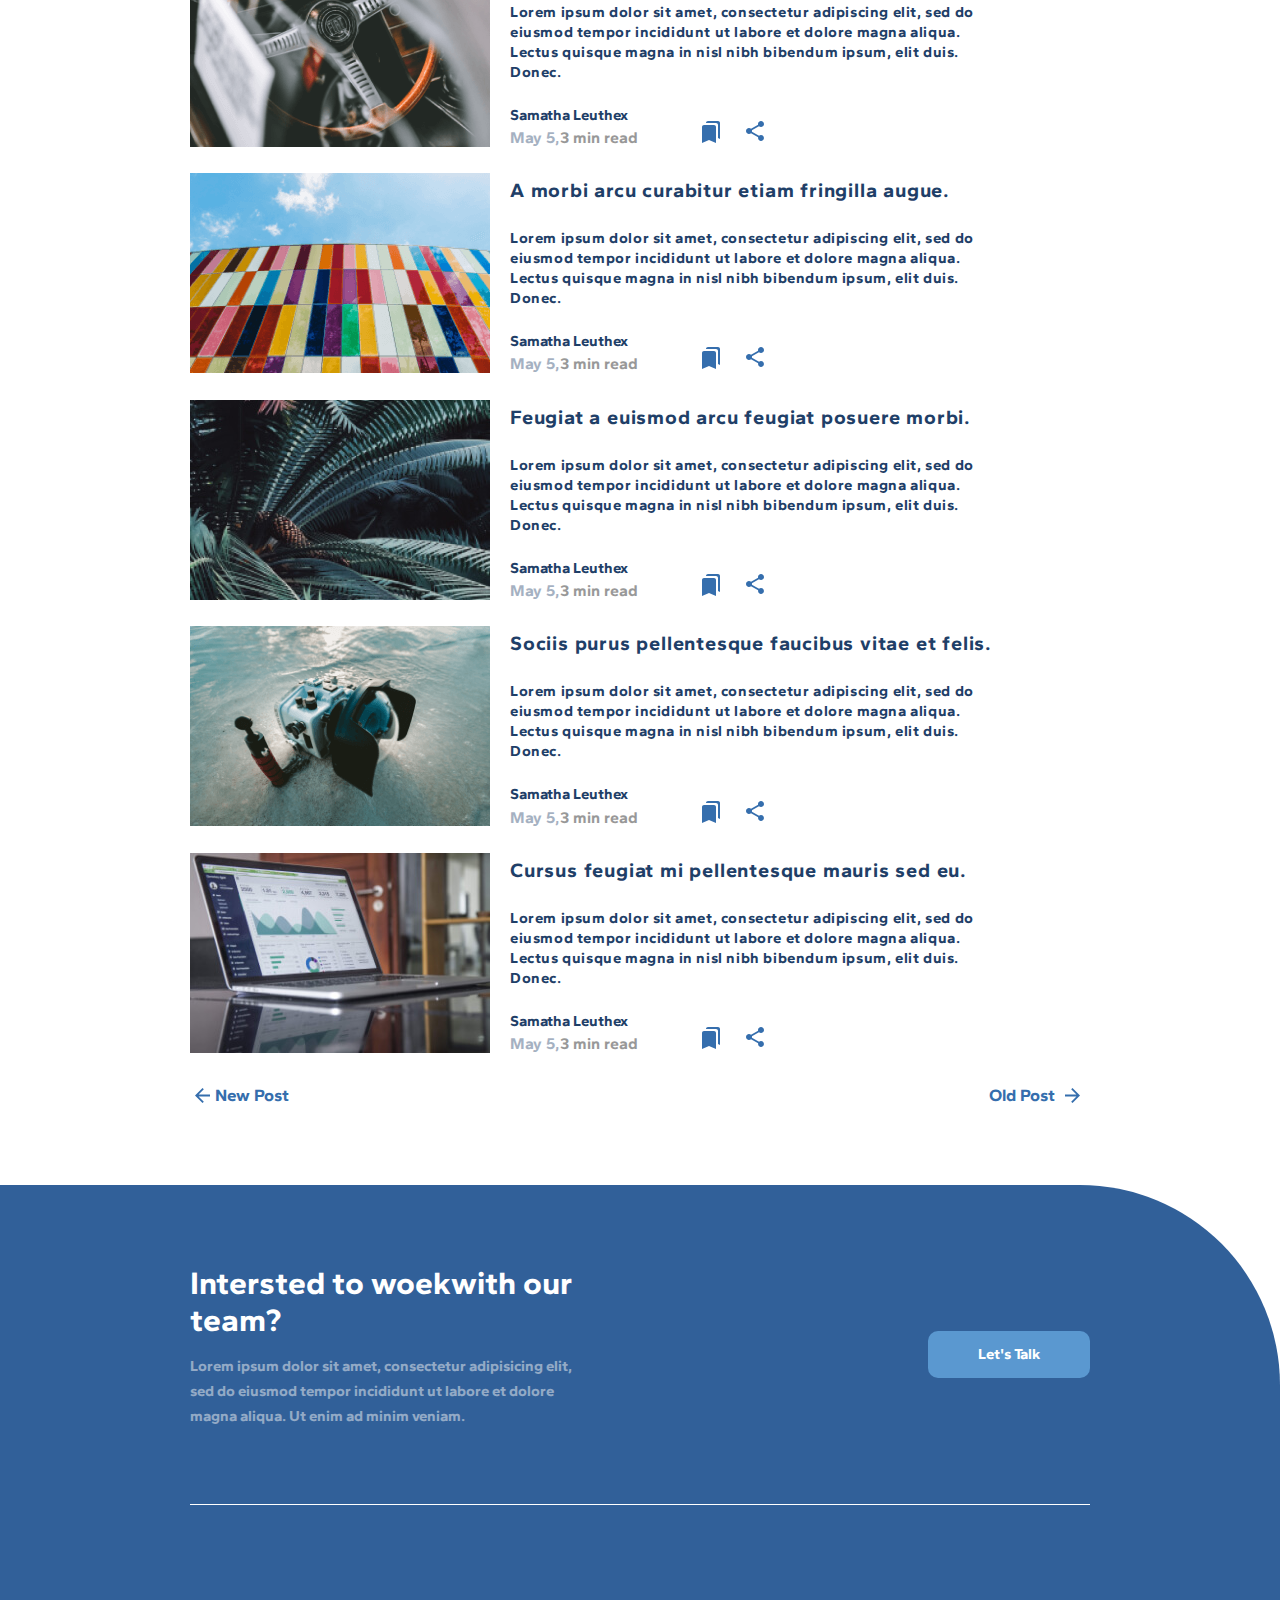
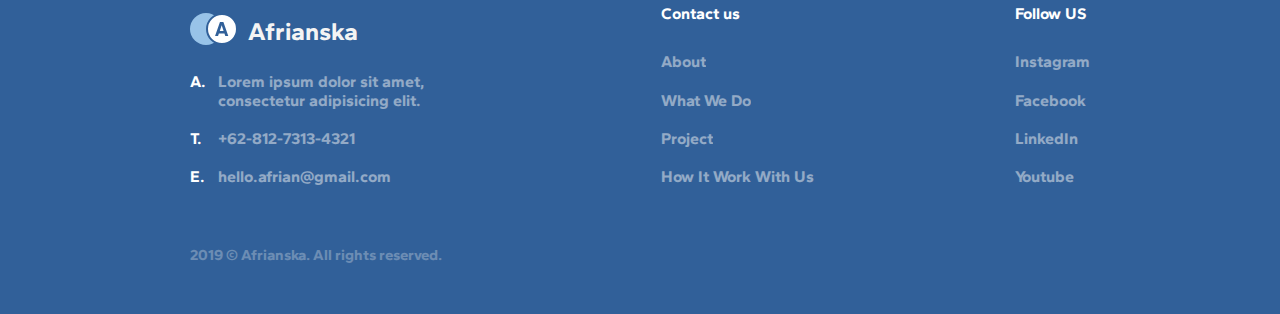
==== commit 311d75ed: "Correct mistakes" ====
--- a/index.html
+++ b/index.html
@@ -4,9 +4,9 @@
     <meta charset="UTF-8">
     <meta http-equiv="X-UA-Compatible" content="IE=edge">
     <meta name="viewport" content="width=device-width, initial-scale=1.0">
-    <!-- <link rel="stylesheet" href="./css/normalize.css ">
-    <link rel="stylesheet" href="./css/style.css"> -->
-    <link rel="stylesheet" href="./css/style.min.css">
+    <link rel="stylesheet" href="./css/normalize.css ">
+    <link rel="stylesheet" href="./css/style.css">
+    <!-- <link rel="stylesheet" href="./css/style.min.css"> -->
     <title>Document</title>
 </head>
 <body>
@@ -282,16 +282,16 @@
                         <a class="about-us" href="about.html">Contact  us</a>
                         <ul class="footer-list-middle">
                             <li class="footer-middle-item">
-                                <a href="@" class="footer-list-link">About</a>
+                                <a href="#" class="footer-list-link">About</a>
                             </li>
                             <li class="footer-middle-item">
-                                <a href="@" class="footer-list-link">What We Do</a>
+                                <a href="#" class="footer-list-link">What We Do</a>
                             </li>
                             <li class="footer-middle-item">
-                                <a href="@" class="footer-list-link">Project</a>
+                                <a href="#" class="footer-list-link">Project</a>
                             </li>
                             <li class="footer-middle-item">
-                                <a href="@" class="footer-list-link">How It Work With Us</a>
+                                <a href="#" class="footer-list-link">How It Work With Us</a>
                             </li>
                         </ul>
                     </div>
--- a/css/style.css
+++ b/css/style.css
@@ -239,7 +239,7 @@
     -webkit-box-align: center;
         -ms-flex-align: center;
             align-items: center;
-    margin-top: 80px;
+    margin-top: 70px;
 }
 .share-link {
     margin-left: 20px;
@@ -306,7 +306,7 @@
 }
 .all-articles-date{
     width: 280px;
-    margin-top: 40px;
+    margin-top: 25px;
 }
 .articles-item-right{
     margin-left: 20px;
@@ -496,6 +496,31 @@
 }
 .footer-start-item {
     margin-bottom: 20px;
+    display: flex;
+}
+.footer-start-item:first-child::before {
+    display: inline-block;
+    content: "A.";
+    width: 8px;
+    height: 8px;
+    margin-right: 20px;
+    color: #FFFFFF;
+}
+.footer-start-item:nth-child(2)::before {
+    display: inline-block;
+    content: "T.";
+    width: 8px;
+    height: 8px;
+    margin-right: 20px;
+    color: #FFFFFF;
+}
+.footer-start-item:last-child::before {
+    display: inline-block;
+    content: "E.";
+    width: 8px;
+    height: 8px;
+    margin-right: 20px;
+    color: #FFFFFF;
 }
 .footer-start-link {
     font-weight: var(--project-title-weight);
@@ -522,10 +547,10 @@
 }
 
 .follow-us {
-    padding-bottom: 20px;
     color: #FFFFFF;
 }
 .footer-end-list {
+    margin-top: 30px;
     padding-left: 0;
 }
 .footer-end-item {
@@ -538,5 +563,5 @@
     margin-bottom: 50px;
     font-size: 15px;
     color: #F4F4F4;
-    opacity: 0.5;
+    opacity: 0.3;
 }